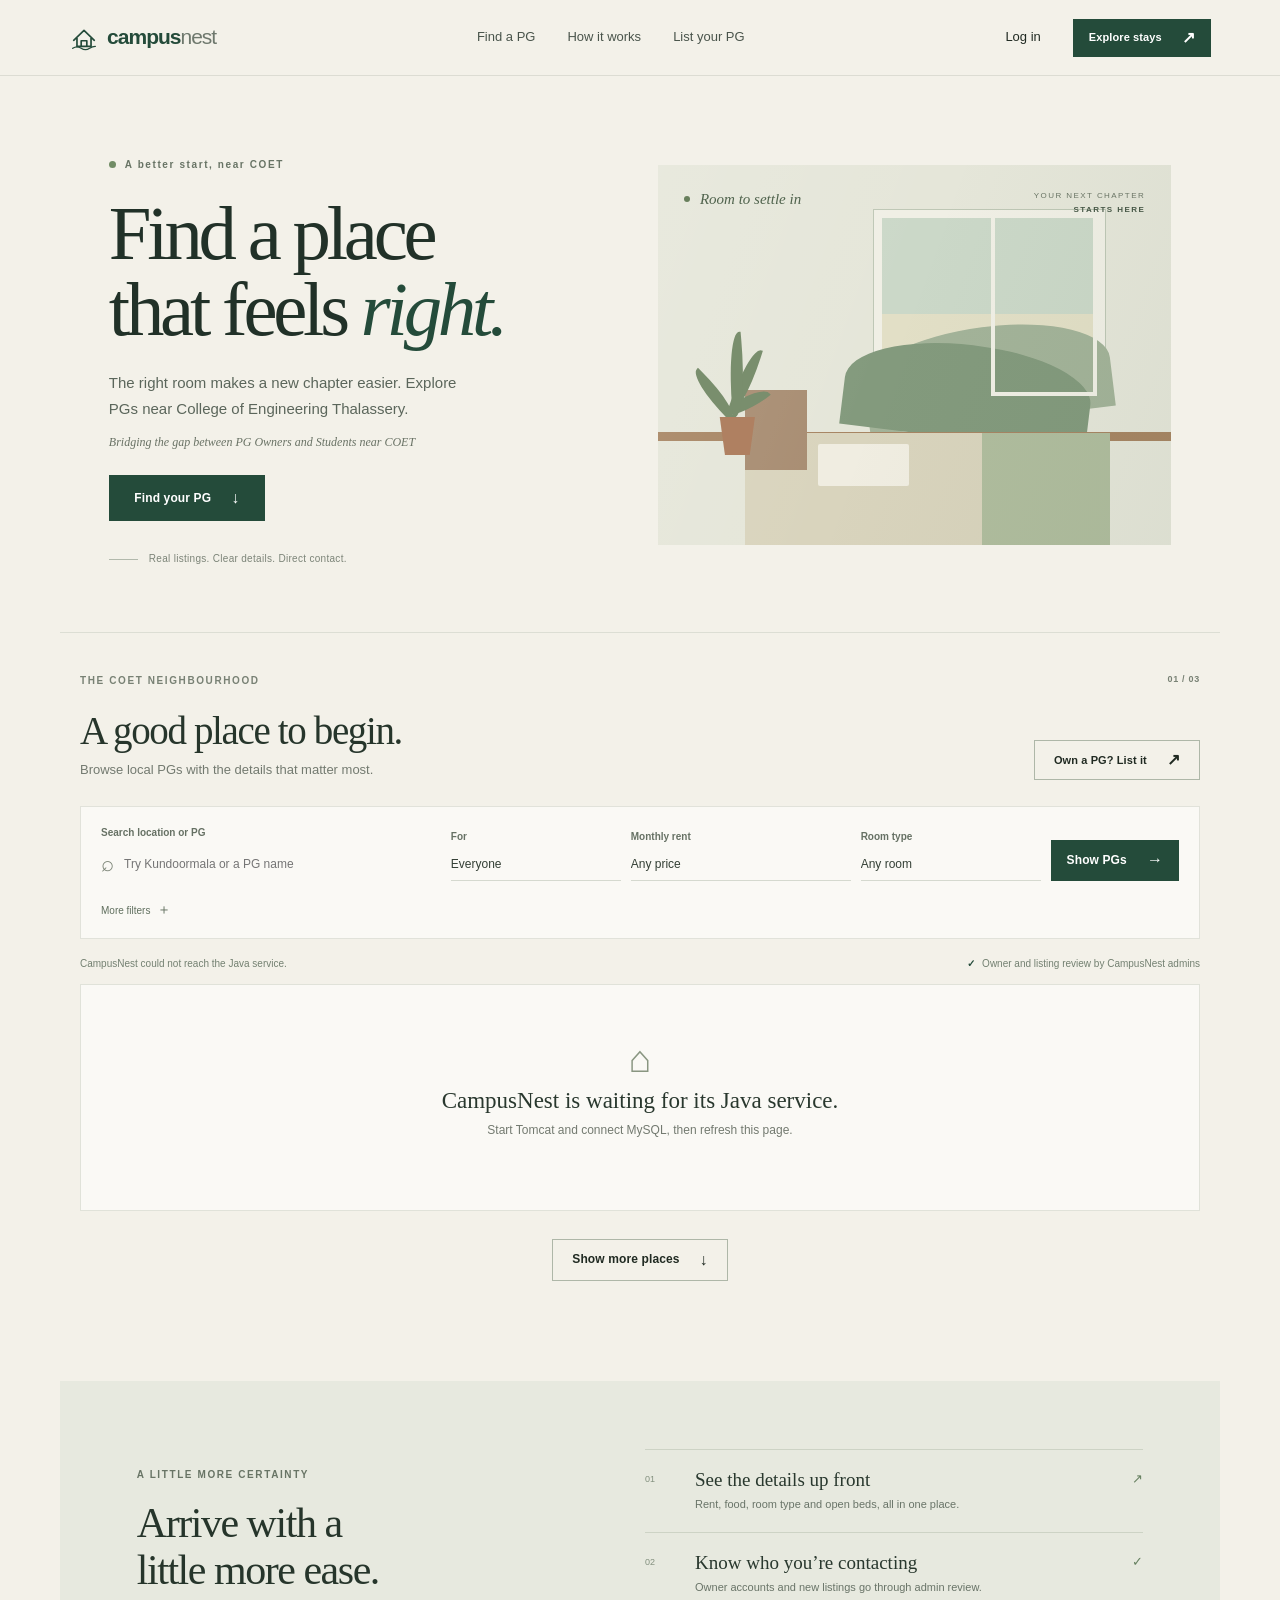
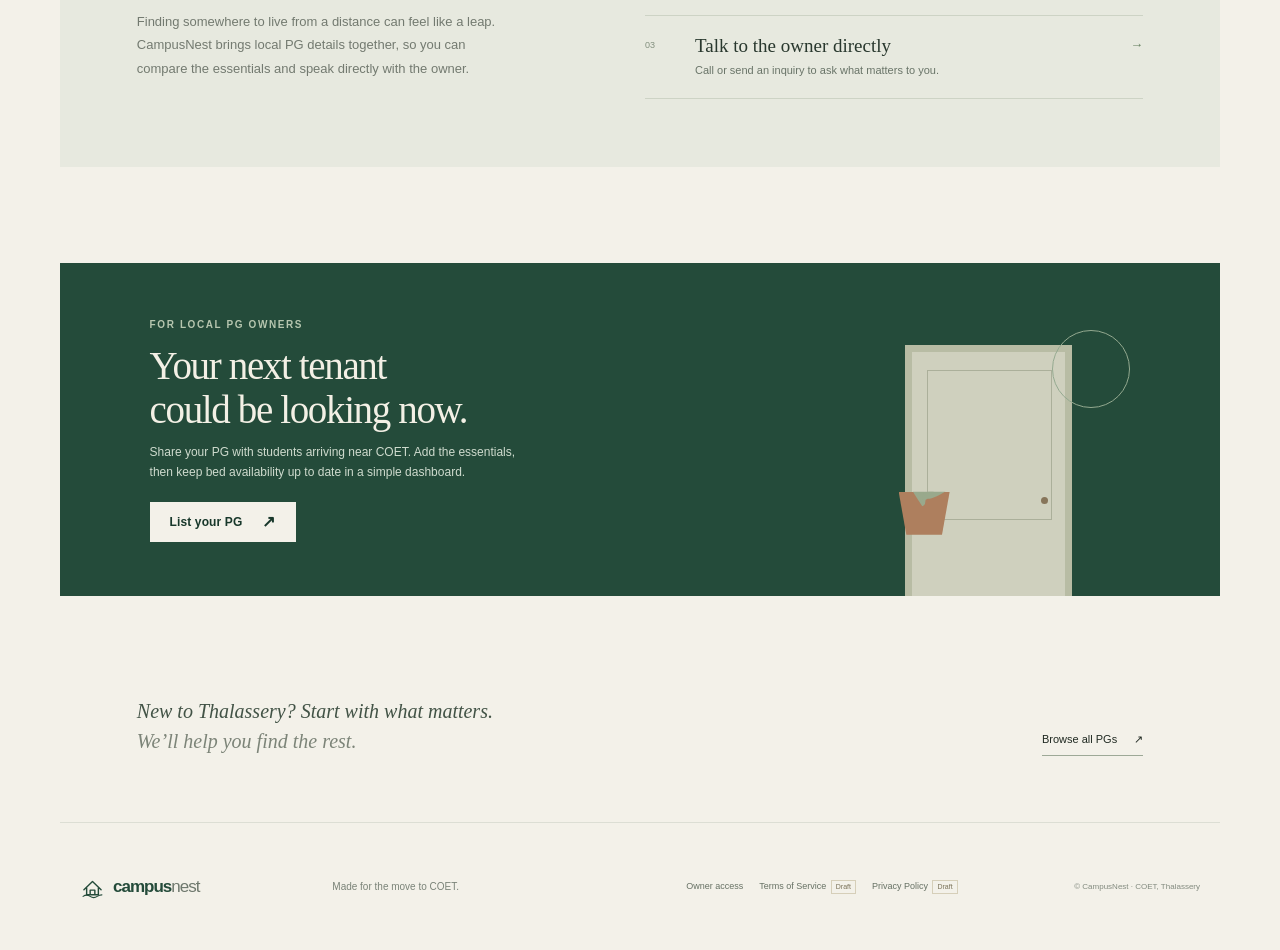
==== index.html @ 3792e854 "Initial CampusNest Java MVP" ====
<!doctype html>
<html lang="en">
<head>
<meta charset="utf-8"><meta name="viewport" content="width=device-width,initial-scale=1"><meta name="theme-color" content="#f3f1e9">
<title>CampusNest — Find your place near COET</title><meta name="description" content="Find verified PG accommodation near College of Engineering Thalassery.">
<link rel="stylesheet" href="styles.css">
</head>
<body>
<header class="topbar"><a class="brand" href="#home" aria-label="CampusNest home"><span class="brand-mark" aria-hidden="true"><svg viewBox="0 0 32 32" fill="none"><path d="M5 19.5 16 9l11 10.5M8.5 17v9h15v-9M13 26v-6h6v6" stroke="currentColor" stroke-width="1.8" stroke-linecap="round" stroke-linejoin="round"/><path d="M4 28c3-2 6-2 9 0s6 2 9 0 4-2 6-2" stroke="currentColor" stroke-width="1.5" stroke-linecap="round"/></svg></span><span>campus<span class="brand-light">nest</span></span></a><nav class="desktop-nav" aria-label="Main navigation"><a href="#homes">Find a PG</a><a href="#how">How it works</a><button class="text-button" data-view="owner">List your PG</button></nav><div class="nav-actions"><button class="text-button login-link" onclick="auth('login')">Log in</button><a class="button button-dark nav-cta" href="#homes">Explore stays <span aria-hidden="true">↗</span></a><button class="menu-toggle" aria-label="Open navigation" aria-expanded="false"><span></span><span></span></button></div></header>
<main id="home">
<section class="hero"><div class="hero-copy"><p class="eyebrow"><span class="status-dot"></span> A better start, near COET</p><h1>Find a place<br>that feels <em>right.</em></h1><p class="hero-lede">The right room makes a new chapter easier. Explore PGs near College of Engineering Thalassery.</p><p class="tagline">Bridging the gap between PG Owners and Students near COET</p><a class="button button-dark hero-cta" href="#homes">Find your PG <span aria-hidden="true">↓</span></a><div class="hero-note"><span class="note-line"></span><span>Real listings. Clear details. Direct contact.</span></div></div><div class="hero-art" aria-label="Illustration of a calm student room"><div class="art-label">YOUR NEXT CHAPTER<br><span>STARTS HERE</span></div><div class="room-window"><div class="window-sky"></div><div class="window-hill hill-one"></div><div class="window-hill hill-two"></div><div class="window-frame"></div></div><div class="room-shelf"></div><div class="room-plant"><i></i><i></i><i></i><i></i><b></b></div><div class="room-bed"><div class="bed-head"></div><div class="bed-pillow"></div><div class="bed-throw"></div></div><div class="art-caption"><span class="caption-dot"></span> Room to settle in</div></div></section>
<section class="search-wrap" id="homes"><div class="section-kicker">THE COET NEIGHBOURHOOD <span>01 / 03</span></div><div class="search-heading"><div><h2>A good place to begin.</h2><p>Browse local PGs with the details that matter most.</p></div><button class="button button-outline owner-shortcut" data-view="owner">Own a PG? List it <span>↗</span></button></div><div class="search-panel"><div class="search-input-wrap"><label for="search-input">Search location or PG</label><div class="search-field"><span class="search-icon" aria-hidden="true">⌕</span><input id="search-input" type="search" placeholder="Try Kundoormala or a PG name"></div></div><div class="filter-field"><label for="gender-filter">For</label><select id="gender-filter"><option value="all">Everyone</option><option value="Boys">Boys</option><option value="Girls">Girls</option></select></div><div class="filter-field"><label for="rent-filter">Monthly rent</label><select id="rent-filter"><option value="any">Any price</option><option value="4000">Under ₹4,000</option><option value="6000">Under ₹6,000</option></select></div><div class="filter-field"><label for="room-filter">Room type</label><select id="room-filter"><option value="all">Any room</option><option value="Shared">Shared</option><option value="Single">Single</option></select></div><button class="button button-dark search-button" id="search-button">Show PGs <span>→</span></button><button class="advanced-toggle" id="advanced-toggle" aria-expanded="false">More filters <span>＋</span></button><div class="advanced-filters" id="advanced-filters" hidden><label class="check-filter"><input type="checkbox" id="food-filter"> Food available</label><div class="filter-field distance-field"><label for="distance-filter">Distance from COET</label><select id="distance-filter"><option value="any">Any distance</option><option value="2">Within 2 km</option><option value="4">Within 4 km</option></select></div><div class="filter-field sort-field"><label for="sort-filter">Sort by</label><select id="sort-filter"><option value="recommended">Recommended</option><option value="rent-asc">Rent: low to high</option><option value="distance">Nearest first</option></select></div></div></div><div class="results-bar"><p id="result-count" aria-live="polite">12 places to explore</p><p><span class="verified-mark">✓</span> Owner and listing review by CampusNest admins</p></div><div class="listing-grid" id="listing-grid"></div><div class="empty-state" id="empty-state" hidden><span class="empty-symbol">⌂</span><h3>No places match just yet.</h3><p>Try widening your filters or searching a nearby area.</p><button class="button button-outline" id="clear-filters">Clear filters</button></div><div class="load-more-wrap"><button class="button button-outline" id="load-more">Show more places <span>↓</span></button></div></section>
<section class="reassurance" id="how"><div class="reassurance-copy"><p class="eyebrow">A LITTLE MORE CERTAINTY</p><h2>Arrive with a<br>little more ease.</h2><p>Finding somewhere to live from a distance can feel like a leap. CampusNest brings local PG details together, so you can compare the essentials and speak directly with the owner.</p></div><div class="reassurance-list"><article><span class="list-num">01</span><div><h3>See the details up front</h3><p>Rent, food, room type and open beds, all in one place.</p></div><span class="list-icon" aria-hidden="true">↗</span></article><article><span class="list-num">02</span><div><h3>Know who you’re contacting</h3><p>Owner accounts and new listings go through admin review.</p></div><span class="list-icon" aria-hidden="true">✓</span></article><article><span class="list-num">03</span><div><h3>Talk to the owner directly</h3><p>Call or send an inquiry to ask what matters to you.</p></div><span class="list-icon" aria-hidden="true">→</span></article></div></section>
<section class="owner-banner"><div><p class="eyebrow">FOR LOCAL PG OWNERS</p><h2>Your next tenant<br>could be looking now.</h2><p>Share your PG with students arriving near COET. Add the essentials, then keep bed availability up to date in a simple dashboard.</p><button class="button button-light" data-view="owner">List your PG <span>↗</span></button></div><div class="owner-illustration" aria-hidden="true"><div class="door"><div class="door-knob"></div></div><div class="plant-pot"><i></i><i></i><i></i><b></b></div><div class="little-sun"></div></div></section>
<section class="closing-note"><p>New to Thalassery? Start with what matters.<br><span>We’ll help you find the rest.</span></p><a href="#homes" class="closing-link">Browse all PGs <span>↗</span></a></section>
</main>
<footer class="footer"><a class="brand footer-brand" href="#home"><span class="brand-mark" aria-hidden="true"><svg viewBox="0 0 32 32" fill="none"><path d="M5 19.5 16 9l11 10.5M8.5 17v9h15v-9M13 26v-6h6v6" stroke="currentColor" stroke-width="1.8" stroke-linecap="round" stroke-linejoin="round"/><path d="M4 28c3-2 6-2 9 0s6 2 9 0 4-2 6-2" stroke="currentColor" stroke-width="1.5" stroke-linecap="round"/></svg></span><span>campus<span class="brand-light">nest</span></span></a><p>Made for the move to COET.</p><div class="footer-links"><button data-view="owner">Owner access</button><a href="#terms" data-legal="terms">Terms of Service <small>Draft</small></a><a href="#privacy" data-legal="privacy">Privacy Policy <small>Draft</small></a></div><small class="copyright">© CampusNest · COET, Thalassery</small></footer>
<div class="overlay" id="overlay" hidden><section class="dialog" role="dialog" aria-modal="true" aria-labelledby="dialog-title"><button class="dialog-close" aria-label="Close dialog">×</button><div class="dialog-content" id="dialog-content"></div></section></div><div class="toast" id="toast" role="status" aria-live="polite"></div>
<script src="app.js?v=20261017-5"></script>
</body></html>
---- styles.css ----
:root{--paper:#f3f1e9;--surface:#faf9f5;--ink:#202a22;--muted:#687166;--line:#dcded4;--green:#244b3a;--green-deep:#18382b;--sage:#dce5d5;--serif:Georgia,'Times New Roman',serif;--sans:'Aptos','Segoe UI',Arial,sans-serif;--measure:1160px}*{box-sizing:border-box}html{scroll-behavior:smooth;scroll-padding-top:86px}body{margin:0;background:var(--paper);color:var(--ink);font-family:var(--sans);font-size:15px;line-height:1.55}button,input,select,textarea{font:inherit}button,a,select{touch-action:manipulation}a{color:inherit;text-decoration:none}button{color:inherit;cursor:pointer}button:focus-visible,a:focus-visible,input:focus-visible,select:focus-visible,textarea:focus-visible{outline:3px solid #b57432;outline-offset:3px}.topbar{height:76px;max-width:1340px;padding:0 5.4%;margin:auto;display:flex;align-items:center;justify-content:space-between;border-bottom:1px solid rgba(53,70,55,.12)}.brand{display:inline-flex;align-items:center;gap:8px;font-size:21px;letter-spacing:-1px;font-weight:680;color:var(--green)}.brand-light{font-weight:400;color:#6e786d}.brand-mark{width:30px;height:30px;display:inline-flex}.brand-mark svg{width:100%}.desktop-nav,.nav-actions{display:flex;align-items:center;gap:32px}.desktop-nav{font-size:13px;color:#49544b}.desktop-nav a:hover,.footer-links a:hover{color:var(--green)}.text-button{border:0;background:none;padding:8px 0;font-size:13px}.text-button:hover{color:var(--green)}.button{display:inline-flex;align-items:center;justify-content:center;gap:20px;min-height:46px;padding:0 19px;border:1px solid transparent;font-size:12px;font-weight:600;letter-spacing:.01em;transition:background .18s,color .18s,border-color .18s}.button span{font-size:16px;line-height:1}.button-dark{background:var(--green);color:#fff}.button-dark:hover{background:var(--green-deep)}.button-outline{background:transparent;border-color:#aeb7a8;color:var(--ink)}.button-outline:hover{background:#e7e9df}.button-light{background:#f3f1e9;color:var(--green-deep)}.button-light:hover{background:#fff}.nav-cta{min-height:38px;font-size:11px;padding:0 15px}.menu-toggle{display:none;background:none;border:0;padding:8px}.menu-toggle span{width:21px;height:1px;background:var(--ink);display:block;margin:5px}.hero{max-width:1340px;min-height:556px;margin:auto;padding:64px 8.5% 62px;display:grid;grid-template-columns:1fr 1.08fr;align-items:center;gap:7%}.hero-copy{padding:14px 0 0}.eyebrow,.section-kicker{font-size:10px;letter-spacing:.16em;font-weight:700;color:#687465}.hero .eyebrow{display:flex;align-items:center;gap:9px;margin:0 0 23px}.status-dot{width:7px;height:7px;border-radius:50%;background:#718c65}.hero h1{font:400 clamp(53px,6vw,77px)/.99 var(--serif);letter-spacing:-.055em;margin:0;color:#213128}.hero h1 em{font-weight:400;color:var(--green)}.hero-lede{max-width:370px;margin:22px 0 12px;color:#5b665b;font-size:15px;line-height:1.72}.tagline{font:italic 12px/1.5 var(--serif);color:#697265;margin:0 0 24px}.hero-cta{min-width:156px}.hero-note{display:flex;align-items:center;gap:11px;margin-top:30px;color:#7c8478;font-size:10px;letter-spacing:.03em}.note-line{height:1px;width:29px;background:#b2b9ac}.hero-art{height:380px;position:relative;overflow:hidden;background:#e5e6d9}.hero-art:after{content:"";position:absolute;inset:0;background:linear-gradient(110deg,rgba(255,255,255,.12),transparent 45%,rgba(50,77,52,.05));pointer-events:none}.art-label{position:absolute;z-index:2;right:26px;top:24px;font-size:8px;letter-spacing:.18em;color:#6a7565;text-align:right;line-height:1.7}.art-label span{font-weight:700;color:#465746}.room-window{position:absolute;right:13%;top:45px;width:45%;height:194px;border:8px solid #f0efe5;background:#ccd9c6;box-shadow:0 0 0 1px #bec7b5}.window-sky{position:absolute;inset:0;background:linear-gradient(#cbd8c8 0 54%,#e2dfc6 54%)}.window-hill{position:absolute;bottom:0;height:53%;width:115%;left:-8%;border-radius:50% 48% 0 0}.hill-one{background:#a3b399;transform:translateY(25px) rotate(-7deg)}.hill-two{background:#839a7d;transform:translate(-20px,43px) rotate(7deg)}.window-frame{position:absolute;inset:0;border-right:4px solid #f0efe5;border-bottom:4px solid #f0efe5;left:51%}.window-frame:after{content:"";position:absolute;height:100%;width:4px;background:#f0efe5;left:0}.room-shelf{position:absolute;left:0;top:267px;height:9px;width:100%;background:#a78563}.room-shelf:before{content:"";position:absolute;left:20%;top:-34px;width:8px;height:34px;background:#b18d68;box-shadow:26px 6px 0 -1px #b18d68}.room-bed{position:absolute;left:17%;bottom:0;width:71%;height:112px;background:#d9d4bd}.bed-head{position:absolute;left:0;bottom:75px;width:17%;height:80px;background:#a88d72}.bed-pillow{position:absolute;left:20%;top:11px;width:25%;height:42px;background:#f0ede1;border-radius:2px}.bed-throw{position:absolute;right:0;top:0;height:100%;width:35%;background:#b0bd9e}.room-plant{position:absolute;z-index:1;bottom:90px;left:9%;width:56px;height:120px}.room-plant i{position:absolute;bottom:38px;left:25px;height:62px;width:15px;background:#798e6d;border-radius:90% 0 90% 0;transform-origin:bottom;transform:rotate(-45deg)}.room-plant i:nth-child(2){transform:rotate(18deg);height:72px;left:22px}.room-plant i:nth-child(3){transform:rotate(54deg);height:48px;left:16px}.room-plant i:nth-child(4){transform:rotate(-5deg);height:85px;left:29px}.room-plant b{position:absolute;bottom:0;left:13px;width:40px;height:38px;background:#af8061;clip-path:polygon(6% 0,94% 0,81% 100%,19% 100%)}.art-caption{position:absolute;z-index:2;left:26px;top:26px;font:italic 15px var(--serif);color:#50634d}.caption-dot{display:inline-block;width:6px;height:6px;border-radius:50%;background:#687f5c;margin:0 6px 2px 0}.search-wrap{max-width:1160px;margin:auto;padding:40px 20px 100px;border-top:1px solid var(--line)}.section-kicker{display:flex;justify-content:space-between;color:#788174}.section-kicker span{font-size:9px;letter-spacing:.08em}.search-heading{display:flex;justify-content:space-between;align-items:flex-end;margin:20px 0 26px}.search-heading h2,.reassurance h2,.owner-banner h2{font:400 39px/1.12 var(--serif);letter-spacing:-.035em;margin:0 0 8px;color:#26352b}.search-heading p,.reassurance-copy>p:last-child,.owner-banner>div:first-child>p:not(.eyebrow){font-size:13px;color:#737a70;margin:0}.search-heading .button{font-size:11px;min-height:40px}.search-panel{position:relative;display:grid;grid-template-columns:1.7fr .85fr 1.1fr .9fr auto;align-items:end;gap:10px;background:#faf9f5;padding:18px 20px 17px;border:1px solid #e1e2da}.search-input-wrap label,.filter-field label{display:block;font-size:10px;color:#667164;font-weight:600;margin:0 0 6px}.search-field{display:flex;align-items:center;gap:8px}.search-icon{font-size:22px;color:#7b8476}.search-field input{border:0;background:none;width:100%;min-width:0;font-size:12px;color:var(--ink)}.search-field input:focus{outline:none}.filter-field select{appearance:none;background:transparent;border:0;border-bottom:1px solid #d5d9cf;color:#333f35;padding:5px 20px 6px 0;width:100%;font-size:12px}.search-button{min-height:41px;padding:0 15px}.advanced-toggle{grid-column:1/3;justify-self:start;border:0;background:none;color:#61705f;font-size:10px;padding:8px 0 0}.advanced-toggle span{font-size:14px;margin-left:4px}.advanced-filters{grid-column:1/-1;border-top:1px solid #e2e4dc;margin-top:10px;padding-top:15px;display:flex;gap:32px;align-items:center}.advanced-filters[hidden]{display:none}.check-filter{display:flex;align-items:center;gap:7px;color:#4c584d;font-size:12px}.check-filter input{accent-color:var(--green);width:15px;height:15px}.distance-field,.sort-field{min-width:170px}.results-bar{display:flex;justify-content:space-between;align-items:center;padding:17px 0 13px;color:#738071;font-size:10px}.results-bar p{margin:0}.verified-mark{font-weight:800;color:var(--green);padding-right:4px}.listing-grid{display:grid;grid-template-columns:repeat(3,1fr);gap:20px 17px}.listing-card{background:var(--surface);border:1px solid #e0e2d9;transition:border-color .2s}.listing-card:hover{border-color:#98a690}.listing-image{height:169px;position:relative;overflow:hidden;background:#dfe5d8}.listing-image .mock-scene{position:absolute;inset:0}.scene-a{background:linear-gradient(90deg,#d2d9ca 0 25%,#d8ddcf 25% 77%,#c6d1be 77%)}.scene-b{background:linear-gradient(0deg,#d9d5c6 0 28%,#e9e7dc 28% 100%)}.scene-c{background:linear-gradient(90deg,#e2dfd4 0 63%,#cad3c2 63%)}.mock-window{position:absolute;right:14%;top:16%;width:30%;height:48%;border:6px solid #f4f1e8;background:linear-gradient(#c7d8d1 50%,#9aaa8b 50%)}.mock-bed{position:absolute;bottom:0;left:16%;height:38%;width:70%;background:#c9c2ab}.mock-bed:before{content:"";position:absolute;left:0;bottom:0;width:18%;height:100%;background:#a58a6a}.mock-bed:after{content:"";position:absolute;right:0;top:0;width:33%;height:100%;background:#9ead8e}.mock-plant{position:absolute;left:9%;bottom:13%;height:54px;width:18px;border-radius:80% 0;background:#728a69;transform:rotate(-25deg)}.mock-plant:after{content:"";position:absolute;top:22px;left:5px;width:22px;height:29px;background:#b27e5f;clip-path:polygon(0 0,100% 0,82% 100%,18% 100%)}.listing-image .scene-b .mock-window{left:13%;right:auto;width:27%;height:61%}.scene-b .mock-bed{left:38%;width:53%;height:36%}.scene-c .mock-window{right:13%;top:11%;height:46%;width:31%}.scene-c .mock-bed{left:10%;width:59%;background:#c0c8b4}.photo-label{position:absolute;bottom:10px;left:12px;background:rgba(250,249,245,.9);padding:4px 8px;font-size:9px;color:#586454;letter-spacing:.03em}.save-button{position:absolute;right:10px;top:10px;width:30px;height:30px;border:0;background:rgba(250,249,245,.92);font-size:16px;color:#536050}.save-button[aria-pressed=true]{color:#a64f40}.card-info{padding:14px 15px 13px}.card-topline{display:flex;align-items:center;justify-content:space-between;gap:8px}.card-topline h3{margin:0;font:400 19px/1.2 var(--serif);color:#26352b}.gender-tag{font-size:8px;letter-spacing:.08em;text-transform:uppercase;background:#e6ebdf;color:#51634f;padding:4px 7px;white-space:nowrap}.card-address{font-size:10px;color:#7b8278;margin:6px 0 11px}.card-meta{display:flex;flex-wrap:wrap;gap:6px 11px;border-top:1px solid #e5e6df;padding-top:10px;color:#5d685e;font-size:9px}.card-meta span{display:flex;align-items:center;gap:4px}.card-bottom{display:flex;align-items:center;justify-content:space-between;margin-top:12px}.rent{font-size:17px;font-weight:650;color:#273a2e;letter-spacing:-.02em}.rent small{font-weight:400;color:#788174;font-size:9px;letter-spacing:0}.vacancy{font-size:9px;color:#5e6f5a}.vacancy.sold-out{color:#9b5546}.card-open{font-size:10px;color:#355841;border:0;background:none;padding:7px 0 7px 7px}.card-open:hover{text-decoration:underline}.load-more-wrap{text-align:center;padding-top:28px}.load-more-wrap .button{min-height:42px}.empty-state{text-align:center;padding:52px 16px;background:#faf9f5;border:1px solid #e0e2d9}.empty-symbol{font:38px var(--serif);color:#899681}.empty-state h3{font:23px var(--serif);margin:7px 0;color:#29382e}.empty-state p{font-size:12px;color:#737a70;margin:0 0 18px}
.reassurance{max-width:1160px;margin:0 auto 96px;padding:68px 6%;background:#e7e9df;display:grid;grid-template-columns:.9fr 1.1fr;gap:10%;align-items:center}.reassurance-copy .eyebrow{margin:0 0 17px}.reassurance h2{font-size:42px;margin-bottom:16px}.reassurance-copy>p:last-child{max-width:360px;line-height:1.8}.reassurance-list article{display:grid;grid-template-columns:36px 1fr 25px;gap:14px;align-items:start;padding:19px 0;border-bottom:1px solid #cdd3c5}.reassurance-list article:first-child{border-top:1px solid #cdd3c5}.list-num{font-size:9px;color:#83907e;padding-top:4px}.reassurance-list h3{font:400 19px var(--serif);margin:0;color:#29382e}.reassurance-list p{font-size:11px;color:#697468;margin:5px 0 0}.list-icon{font-size:13px;color:#668060;text-align:right}.owner-banner{max-width:1160px;min-height:300px;background:#244b3a;color:#f5f2e8;margin:0 auto 100px;padding:54px 7%;display:grid;grid-template-columns:1fr .75fr;align-items:center;overflow:hidden;position:relative}.owner-banner .eyebrow{color:#b6c6af;margin:0 0 12px}.owner-banner h2{color:#f3f0e5;font-size:39px;margin-bottom:10px}.owner-banner>div:first-child>p:not(.eyebrow){color:#cfdbce;max-width:390px;line-height:1.7;margin-bottom:20px;font-size:12px}.owner-banner .button{min-height:40px}.owner-illustration{height:210px;position:relative;opacity:.93}.door{position:absolute;right:14%;bottom:-70px;width:167px;height:260px;background:#dddbc9;border:7px solid #c4c5ad;border-bottom:0}.door:before{content:"";position:absolute;left:15px;top:18px;width:123px;height:148px;border:1px solid #b6b7a2}.door-knob{position:absolute;right:17px;top:145px;width:7px;height:7px;border-radius:50%;background:#8f795d}.little-sun{position:absolute;right:0;top:5px;width:78px;height:78px;border:1px solid #9db197;border-radius:50%}.plant-pot{position:absolute;z-index:2;right:43%;bottom:0;width:51px;height:43px;background:#b98361;clip-path:polygon(0 0,100% 0,85% 100%,15% 100%)}.plant-pot i{position:absolute;bottom:33px;left:22px;width:16px;height:76px;background:#a2b193;border-radius:90% 0 90% 0;transform:rotate(-33deg);transform-origin:bottom}.plant-pot i:nth-child(2){transform:rotate(19deg);height:90px}.plant-pot i:nth-child(3){transform:rotate(45deg);height:67px}.closing-note{max-width:1160px;margin:0 auto 66px;padding:0 6%;display:flex;align-items:flex-end;justify-content:space-between}.closing-note p{font:italic 20px/1.5 var(--serif);margin:0;color:#425346}.closing-note p span{color:#7c8478}.closing-link{font-size:11px;border-bottom:1px solid #9da997;padding-bottom:7px}.closing-link span{padding-left:14px}.footer{min-height:128px;border-top:1px solid var(--line);max-width:1160px;margin:auto;padding:26px 20px;display:grid;grid-template-columns:1fr 1fr 2fr auto;align-items:center;gap:15px}.footer-brand{font-size:17px}.footer-brand .brand-mark{width:25px}.footer>p{font-size:10px;color:#7a8378}.footer-links{display:flex;align-items:center;gap:16px;justify-content:center}.footer-links a,.footer-links button{font-size:9px;color:#667164;background:none;border:0;padding:4px 0}.footer-links small{display:inline-block;color:#7a7259;border:1px solid #d6cfb9;padding:1px 4px;font-size:7px;margin-left:2px}.copyright{font-size:8px;color:#828a7f}
.overlay[hidden]{display:none}.overlay{position:fixed;z-index:10;inset:0;background:rgba(20,31,23,.55);display:flex;align-items:center;justify-content:center;padding:20px}.dialog{position:relative;max-width:720px;width:100%;max-height:min(90vh,820px);overflow:auto;background:#f8f7f1;box-shadow:0 20px 60px rgba(17,29,20,.22)}.dialog-close{position:absolute;right:12px;top:10px;z-index:3;border:0;background:rgba(248,247,241,.9);font-size:25px;width:35px;height:35px;color:#344338}.dialog-content{padding:28px}.detail-gallery{height:260px;position:relative;background:#e0e4d8;margin:-28px -28px 23px;overflow:hidden}.detail-gallery .mock-scene{position:absolute;inset:0;transform:scale(1.1)}.detail-heading{display:flex;justify-content:space-between;gap:18px;align-items:start}.detail-heading h2,.form-title{font:400 31px/1.13 var(--serif);margin:0;color:#25362b}.detail-heading .rent{white-space:nowrap}.detail-address{font-size:12px;color:#727c70;margin:8px 0 17px}.detail-meta{display:flex;flex-wrap:wrap;gap:10px 20px;border-top:1px solid var(--line);border-bottom:1px solid var(--line);padding:14px 0;font-size:11px;color:#566453}.detail-description{font-size:12px;color:#616c61;line-height:1.8}.amenity-list{display:flex;flex-wrap:wrap;gap:7px;margin:13px 0 21px}.amenity-list span{border:1px solid #d7dbd0;padding:5px 8px;font-size:9px;color:#657062}.detail-actions{display:flex;gap:9px;flex-wrap:wrap}.detail-actions .button{flex:1;min-width:140px}.dialog-note{font-size:10px;color:#798174;margin:14px 0 0}.form-title{font-size:29px;margin:7px 0 5px}.form-intro{font-size:12px;color:#71796f;margin:0 0 22px;max-width:510px}.form-kicker{font-size:9px;letter-spacing:.15em;font-weight:700;color:#697767;margin:0}.form-grid{display:grid;grid-template-columns:1fr 1fr;gap:13px}.form-field{display:flex;flex-direction:column;gap:5px}.form-field.full{grid-column:1/-1}.form-field label{font-size:10px;color:#566354;font-weight:600}.form-field input,.form-field select,.form-field textarea{border:1px solid #d6dbd0;background:#fbfaf6;min-height:41px;padding:9px 10px;font-size:12px;color:#29382e}.form-field textarea{min-height:76px;resize:vertical}.form-actions{margin-top:18px;display:flex;align-items:center;gap:14px}.form-message{font-size:10px;color:#9b5844;margin:7px 0 0}.form-hint{font-size:9px;color:#7b8278;margin:0}.auth-tabs{display:flex;gap:18px;border-bottom:1px solid var(--line);margin-bottom:20px}.auth-tabs button{border:0;background:none;font-size:11px;padding:0 0 9px;color:#717a70}.auth-tabs button[aria-selected=true]{border-bottom:2px solid var(--green);color:var(--green);font-weight:650}.dashboard-top{display:flex;justify-content:space-between;align-items:center;gap:16px;margin-bottom:17px}.dashboard-top h2{font:400 29px var(--serif);margin:0}.dashboard-top p{font-size:10px;color:#737c70;margin:3px 0}.dashboard-tools{display:flex;gap:8px;flex-wrap:wrap}.dashboard-tabs{display:flex;gap:4px;border-bottom:1px solid var(--line);margin-bottom:18px}.dashboard-tabs button{border:0;background:none;padding:9px 13px;font-size:10px;color:#747c72}.dashboard-tabs button[aria-selected=true]{color:var(--green);border-bottom:2px solid var(--green);font-weight:650}.dashboard-list{display:grid;gap:9px}.dashboard-row{display:grid;grid-template-columns:1fr auto auto;gap:15px;align-items:center;background:#f0f0e8;padding:13px}.dashboard-row h3{font:17px var(--serif);margin:0}.dashboard-row p{font-size:9px;color:#778074;margin:3px 0 0}.stepper{display:flex;align-items:center;border:1px solid #ccd3c7}.stepper button{border:0;background:#f9f8f2;width:30px;height:31px;font-size:16px}.stepper span{font-size:11px;min-width:32px;text-align:center}.row-actions button{border:0;background:none;color:var(--green);font-size:10px;padding:6px}.row-actions button:hover{text-decoration:underline}.inquiry-row,.admin-row{padding:13px 0;border-bottom:1px solid var(--line);display:flex;justify-content:space-between;gap:12px;align-items:center}.inquiry-row h3,.admin-row h3{font:17px var(--serif);margin:0}.inquiry-row p,.admin-row p{font-size:10px;color:#70796f;margin:4px 0}.status-label{font-size:8px;padding:4px 7px;background:#e5e9df;color:#52634e;white-space:nowrap}.admin-counts{display:grid;grid-template-columns:repeat(3,1fr);gap:10px;margin:15px 0 20px}.count-box{border:1px solid var(--line);padding:13px}.count-box b{display:block;font:25px var(--serif);color:#36513c}.count-box span{font-size:9px;color:#737c70}.admin-actions{display:flex;gap:6px;align-items:center}.admin-actions button{padding:6px 8px;border:1px solid #c8d0c3;background:transparent;font-size:9px}.admin-actions button:first-child{background:#244b3a;color:#fff;border-color:#244b3a}.legal-copy h2{font:29px var(--serif);margin:7px 0}.legal-copy p{font-size:12px;color:#616d61;line-height:1.8}.legal-copy h3{font:18px var(--serif);margin:18px 0 4px}.legal-draft{padding:10px;background:#eeebdf;color:#665b3d;font-size:10px;margin:16px 0}.toast{position:fixed;z-index:20;bottom:20px;left:50%;transform:translate(-50%,20px);background:#203d2e;color:#fff;padding:11px 16px;font-size:11px;opacity:0;pointer-events:none;transition:opacity .18s,transform .18s}.toast.show{opacity:1;transform:translate(-50%,0)}
@media(max-width:900px){.topbar{padding:0 4%}.hero{padding:50px 6%;grid-template-columns:.95fr 1.05fr;gap:5%;min-height:500px}.hero-art{height:330px}.hero h1{font-size:64px}.search-wrap{padding-left:5%;padding-right:5%}.search-panel{grid-template-columns:1.5fr 1fr 1fr auto}.filter-field:nth-of-type(4){display:none}.listing-grid{grid-template-columns:repeat(2,1fr)}.reassurance,.owner-banner{margin-left:4%;margin-right:4%}.footer{grid-template-columns:1fr 1fr}.footer-links{justify-content:flex-start;flex-wrap:wrap}.copyright{text-align:right}}
@media(max-width:620px){html{scroll-padding-top:62px}.topbar{height:62px;padding:0 18px}.brand{font-size:19px}.brand-mark{width:27px}.desktop-nav{display:none}.nav-actions{gap:13px}.nav-cta{display:none}.menu-toggle{display:block}.hero{display:flex;flex-direction:column;align-items:stretch;gap:27px;padding:37px 22px 36px;min-height:auto}.hero-copy{padding:0}.hero .eyebrow{font-size:9px;margin-bottom:19px}.hero h1{font-size:58px}.hero-lede{font-size:13px;max-width:320px;margin-top:16px}.tagline{font-size:11px;max-width:290px;margin-bottom:18px}.hero-note{margin-top:20px}.hero-art{height:250px;width:100%}.room-window{height:142px;top:35px;right:13%;width:44%;border-width:6px}.room-shelf{top:184px;height:7px}.room-bed{height:77px}.bed-head{height:60px;bottom:55px}.bed-pillow{height:28px}.room-plant{transform:scale(.75);transform-origin:bottom left;left:8%;bottom:62px}.art-caption{left:14px;top:15px;font-size:12px}.art-label{right:13px;top:14px;font-size:7px}.search-wrap{padding:34px 17px 66px}.section-kicker{font-size:8px}.search-heading{display:block;margin:16px 0 19px}.search-heading h2{font-size:33px}.search-heading p{font-size:11px;max-width:260px}.owner-shortcut{margin-top:12px;min-height:36px}.search-panel{grid-template-columns:1fr 1fr;gap:12px;padding:14px}.search-input-wrap{grid-column:1/-1}.filter-field:nth-of-type(4){display:block}.search-button{grid-column:1/-1;min-height:43px}.advanced-toggle{grid-column:1/-1;padding:2px 0 0}.advanced-filters{grid-column:1/-1;display:grid;grid-template-columns:1fr 1fr;gap:12px}.advanced-filters[hidden]{display:none}.distance-field,.sort-field{min-width:0}.check-filter{grid-column:1/-1}.results-bar{align-items:flex-start;font-size:9px;gap:10px;padding:14px 0 10px}.listing-grid{grid-template-columns:1fr;gap:12px}.listing-image{height:186px}.card-info{padding:13px 14px}.reassurance{margin:0 17px 62px;padding:36px 23px;display:block}.reassurance h2{font-size:37px}.reassurance-copy>p:last-child{font-size:12px}.reassurance-list{margin-top:24px}.reassurance-list article{grid-template-columns:26px 1fr 20px;gap:9px;padding:15px 0}.reassurance-list h3{font-size:17px}.reassurance-list p{font-size:10px}.owner-banner{margin:0 17px 65px;padding:35px 23px 0;display:block;min-height:400px}.owner-banner h2{font-size:35px}.owner-banner>div:first-child>p:not(.eyebrow){font-size:11px}.owner-illustration{height:165px;margin-top:15px}.door{right:13%;width:142px;height:211px;bottom:-60px}.door:before{width:98px}.plant-pot{right:46%}.closing-note{margin:0 17px 43px;padding:0;display:block}.closing-note p{font-size:18px}.closing-link{display:inline-block;margin-top:14px}.footer{margin:0 17px;grid-template-columns:1fr 1fr;padding:21px 0;gap:8px}.footer>p{font-size:9px;text-align:right}.footer-links{grid-column:1/-1;gap:12px}.copyright{text-align:left;grid-column:1/-1}.dialog{max-height:92vh}.dialog-content{padding:22px 18px}.detail-gallery{height:200px;margin:-22px -18px 18px}.detail-heading h2{font-size:25px}.detail-heading .rent{font-size:15px}.detail-meta{gap:9px 13px;font-size:9px}.form-title{font-size:26px}.form-grid{gap:10px}.form-field input,.form-field select{min-height:39px}.dashboard-top{align-items:flex-start}.dashboard-top h2{font-size:24px}.dashboard-row{grid-template-columns:1fr auto;gap:7px}.row-actions{grid-column:1/-1}.admin-counts{gap:5px}.count-box{padding:9px 7px}.count-box b{font-size:21px}.count-box span{font-size:8px}.admin-row{align-items:flex-start}.admin-actions{flex-direction:column}.auth-tabs{gap:10px}.auth-tabs button{font-size:10px}.dialog-close{right:8px;top:8px}}
@media(prefers-reduced-motion:reduce){*,*:before,*:after{scroll-behavior:auto!important;transition:none!important;animation:none!important}}
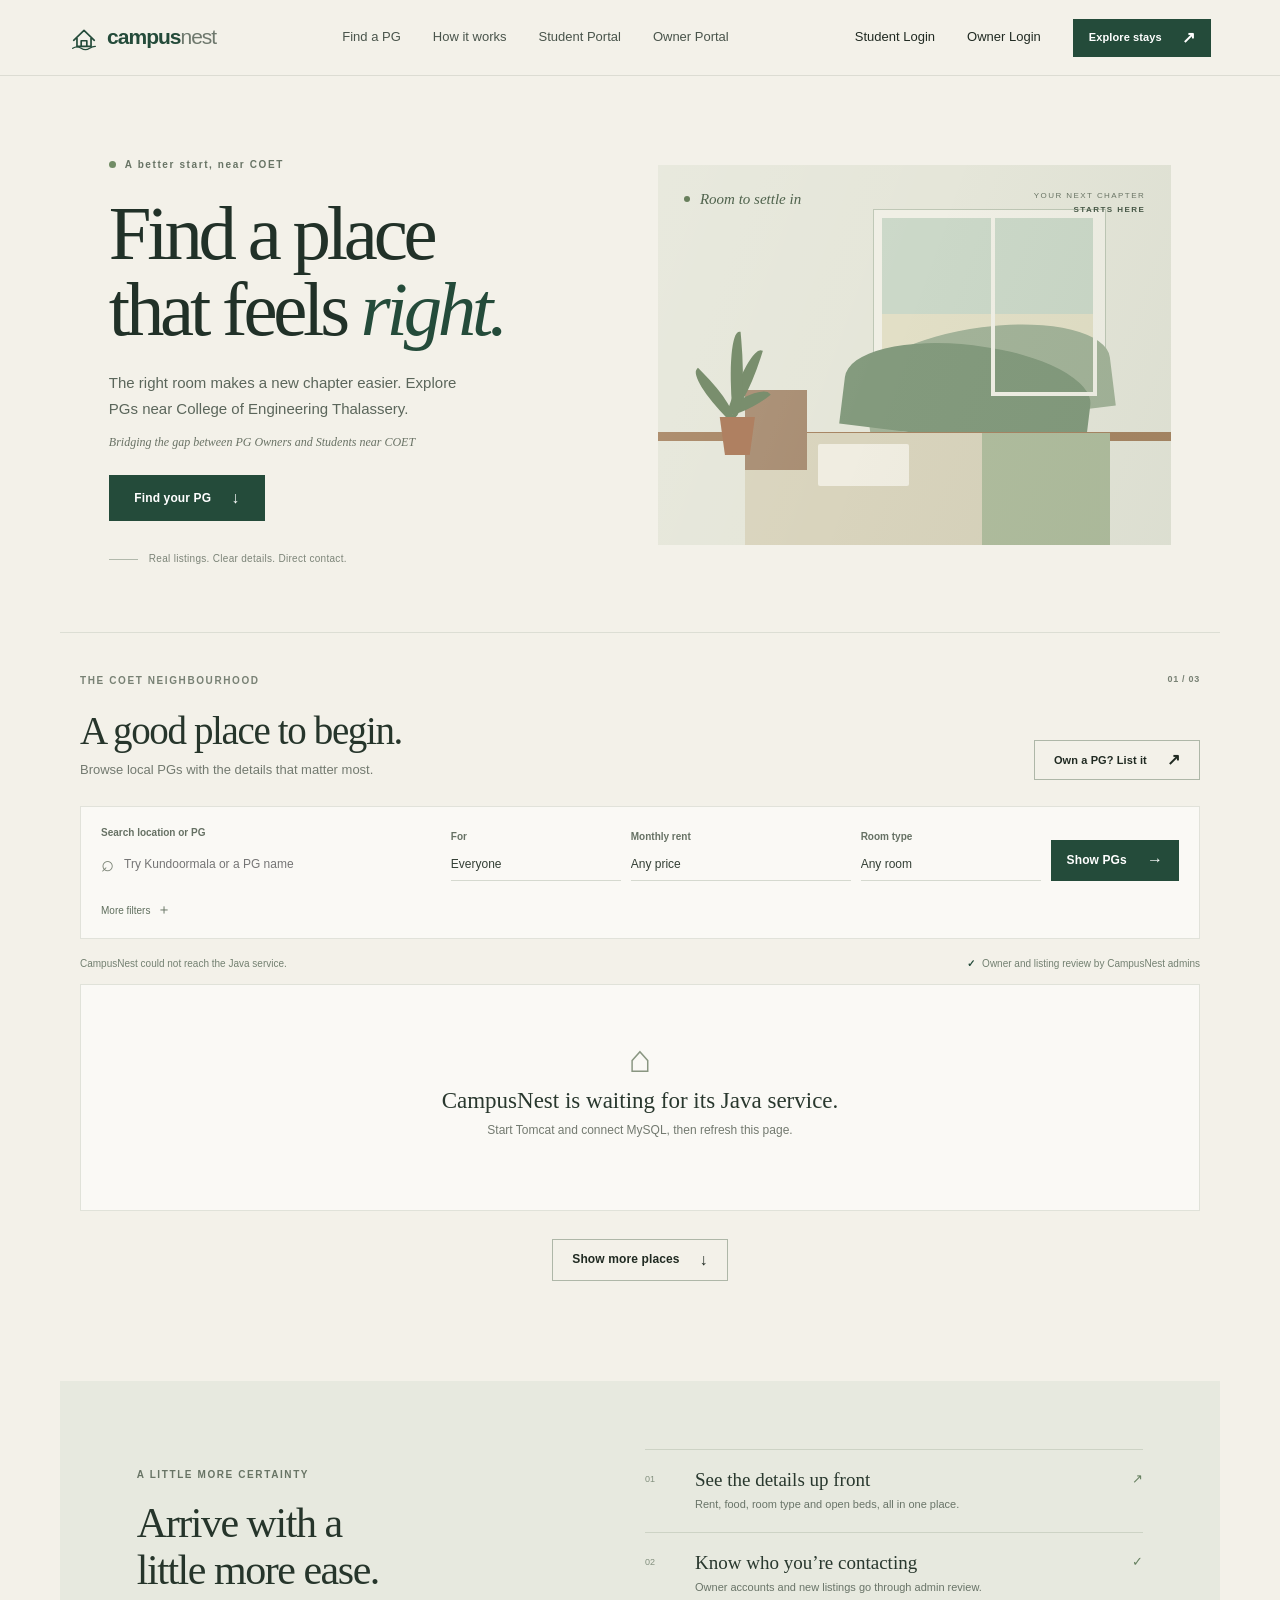
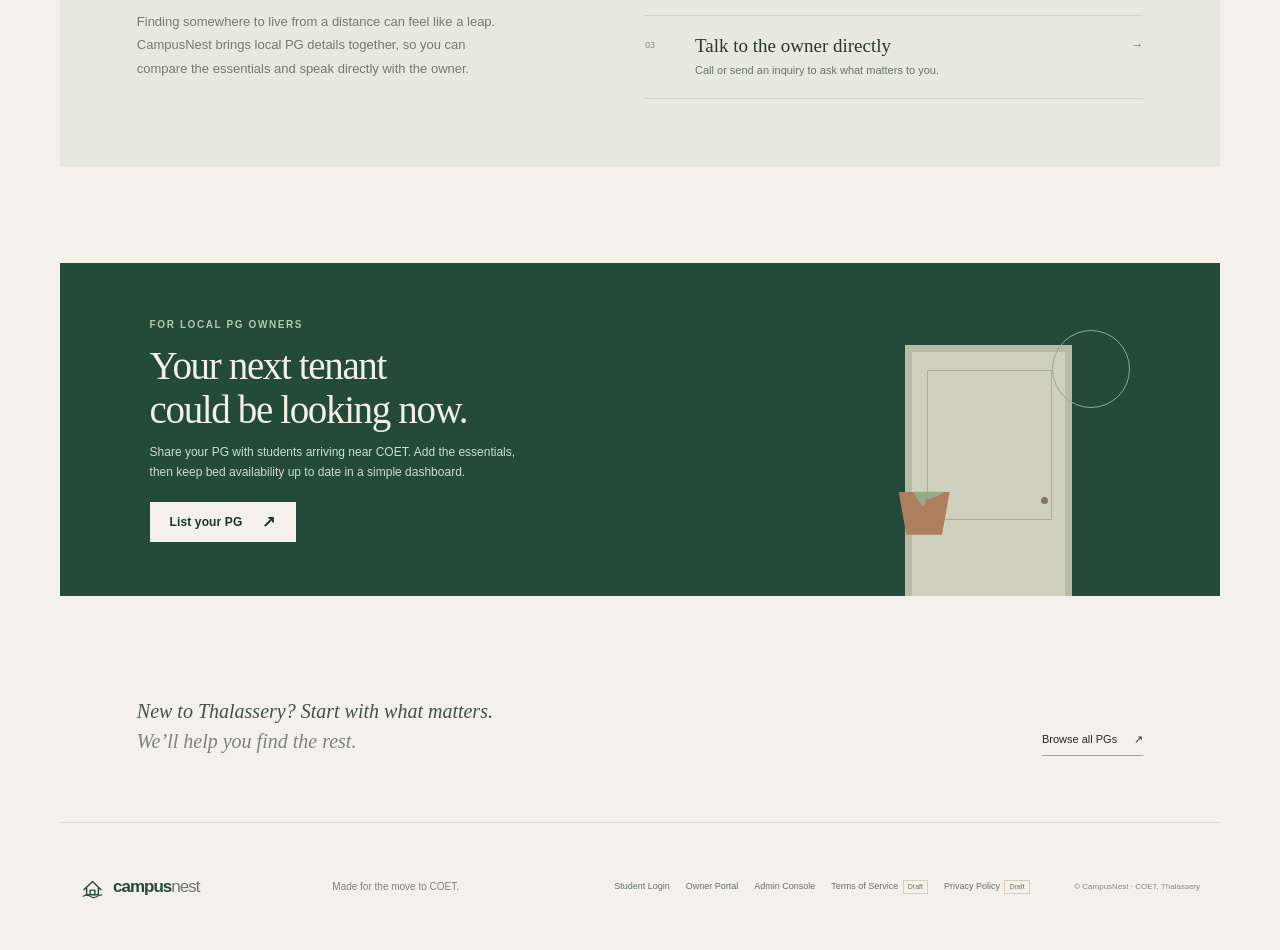
==== commit c4c29160: "Add separate Student, Owner, and Admin login pages, Supabase PostgreSQL backend integration, and loc" ====
--- a/index.html
+++ b/index.html
@@ -6,7 +6,7 @@
 <link rel="stylesheet" href="styles.css">
 </head>
 <body>
-<header class="topbar"><a class="brand" href="#home" aria-label="CampusNest home"><span class="brand-mark" aria-hidden="true"><svg viewBox="0 0 32 32" fill="none"><path d="M5 19.5 16 9l11 10.5M8.5 17v9h15v-9M13 26v-6h6v6" stroke="currentColor" stroke-width="1.8" stroke-linecap="round" stroke-linejoin="round"/><path d="M4 28c3-2 6-2 9 0s6 2 9 0 4-2 6-2" stroke="currentColor" stroke-width="1.5" stroke-linecap="round"/></svg></span><span>campus<span class="brand-light">nest</span></span></a><nav class="desktop-nav" aria-label="Main navigation"><a href="#homes">Find a PG</a><a href="#how">How it works</a><button class="text-button" data-view="owner">List your PG</button></nav><div class="nav-actions"><button class="text-button login-link" onclick="auth('login')">Log in</button><a class="button button-dark nav-cta" href="#homes">Explore stays <span aria-hidden="true">↗</span></a><button class="menu-toggle" aria-label="Open navigation" aria-expanded="false"><span></span><span></span></button></div></header>
+<header class="topbar"><a class="brand" href="#home" aria-label="CampusNest home"><span class="brand-mark" aria-hidden="true"><svg viewBox="0 0 32 32" fill="none"><path d="M5 19.5 16 9l11 10.5M8.5 17v9h15v-9M13 26v-6h6v6" stroke="currentColor" stroke-width="1.8" stroke-linecap="round" stroke-linejoin="round"/><path d="M4 28c3-2 6-2 9 0s6 2 9 0 4-2 6-2" stroke="currentColor" stroke-width="1.5" stroke-linecap="round"/></svg></span><span>campus<span class="brand-light">nest</span></span></a><nav class="desktop-nav" aria-label="Main navigation"><a href="#homes">Find a PG</a><a href="#how">How it works</a><a href="student-login.html">Student Portal</a><a href="owner-login.html">Owner Portal</a></nav><div class="nav-actions" id="nav-actions"><a class="text-button login-link" href="student-login.html">Student Login</a><a class="text-button" href="owner-login.html">Owner Login</a><a class="button button-dark nav-cta" href="#homes">Explore stays <span aria-hidden="true">↗</span></a><button class="menu-toggle" aria-label="Open navigation" aria-expanded="false"><span></span><span></span></button></div></header>
 <main id="home">
 <section class="hero"><div class="hero-copy"><p class="eyebrow"><span class="status-dot"></span> A better start, near COET</p><h1>Find a place<br>that feels <em>right.</em></h1><p class="hero-lede">The right room makes a new chapter easier. Explore PGs near College of Engineering Thalassery.</p><p class="tagline">Bridging the gap between PG Owners and Students near COET</p><a class="button button-dark hero-cta" href="#homes">Find your PG <span aria-hidden="true">↓</span></a><div class="hero-note"><span class="note-line"></span><span>Real listings. Clear details. Direct contact.</span></div></div><div class="hero-art" aria-label="Illustration of a calm student room"><div class="art-label">YOUR NEXT CHAPTER<br><span>STARTS HERE</span></div><div class="room-window"><div class="window-sky"></div><div class="window-hill hill-one"></div><div class="window-hill hill-two"></div><div class="window-frame"></div></div><div class="room-shelf"></div><div class="room-plant"><i></i><i></i><i></i><i></i><b></b></div><div class="room-bed"><div class="bed-head"></div><div class="bed-pillow"></div><div class="bed-throw"></div></div><div class="art-caption"><span class="caption-dot"></span> Room to settle in</div></div></section>
 <section class="search-wrap" id="homes"><div class="section-kicker">THE COET NEIGHBOURHOOD <span>01 / 03</span></div><div class="search-heading"><div><h2>A good place to begin.</h2><p>Browse local PGs with the details that matter most.</p></div><button class="button button-outline owner-shortcut" data-view="owner">Own a PG? List it <span>↗</span></button></div><div class="search-panel"><div class="search-input-wrap"><label for="search-input">Search location or PG</label><div class="search-field"><span class="search-icon" aria-hidden="true">⌕</span><input id="search-input" type="search" placeholder="Try Kundoormala or a PG name"></div></div><div class="filter-field"><label for="gender-filter">For</label><select id="gender-filter"><option value="all">Everyone</option><option value="Boys">Boys</option><option value="Girls">Girls</option></select></div><div class="filter-field"><label for="rent-filter">Monthly rent</label><select id="rent-filter"><option value="any">Any price</option><option value="4000">Under ₹4,000</option><option value="6000">Under ₹6,000</option></select></div><div class="filter-field"><label for="room-filter">Room type</label><select id="room-filter"><option value="all">Any room</option><option value="Shared">Shared</option><option value="Single">Single</option></select></div><button class="button button-dark search-button" id="search-button">Show PGs <span>→</span></button><button class="advanced-toggle" id="advanced-toggle" aria-expanded="false">More filters <span>＋</span></button><div class="advanced-filters" id="advanced-filters" hidden><label class="check-filter"><input type="checkbox" id="food-filter"> Food available</label><div class="filter-field distance-field"><label for="distance-filter">Distance from COET</label><select id="distance-filter"><option value="any">Any distance</option><option value="2">Within 2 km</option><option value="4">Within 4 km</option></select></div><div class="filter-field sort-field"><label for="sort-filter">Sort by</label><select id="sort-filter"><option value="recommended">Recommended</option><option value="rent-asc">Rent: low to high</option><option value="distance">Nearest first</option></select></div></div></div><div class="results-bar"><p id="result-count" aria-live="polite">12 places to explore</p><p><span class="verified-mark">✓</span> Owner and listing review by CampusNest admins</p></div><div class="listing-grid" id="listing-grid"></div><div class="empty-state" id="empty-state" hidden><span class="empty-symbol">⌂</span><h3>No places match just yet.</h3><p>Try widening your filters or searching a nearby area.</p><button class="button button-outline" id="clear-filters">Clear filters</button></div><div class="load-more-wrap"><button class="button button-outline" id="load-more">Show more places <span>↓</span></button></div></section>
@@ -14,7 +14,7 @@
 <section class="owner-banner"><div><p class="eyebrow">FOR LOCAL PG OWNERS</p><h2>Your next tenant<br>could be looking now.</h2><p>Share your PG with students arriving near COET. Add the essentials, then keep bed availability up to date in a simple dashboard.</p><button class="button button-light" data-view="owner">List your PG <span>↗</span></button></div><div class="owner-illustration" aria-hidden="true"><div class="door"><div class="door-knob"></div></div><div class="plant-pot"><i></i><i></i><i></i><b></b></div><div class="little-sun"></div></div></section>
 <section class="closing-note"><p>New to Thalassery? Start with what matters.<br><span>We’ll help you find the rest.</span></p><a href="#homes" class="closing-link">Browse all PGs <span>↗</span></a></section>
 </main>
-<footer class="footer"><a class="brand footer-brand" href="#home"><span class="brand-mark" aria-hidden="true"><svg viewBox="0 0 32 32" fill="none"><path d="M5 19.5 16 9l11 10.5M8.5 17v9h15v-9M13 26v-6h6v6" stroke="currentColor" stroke-width="1.8" stroke-linecap="round" stroke-linejoin="round"/><path d="M4 28c3-2 6-2 9 0s6 2 9 0 4-2 6-2" stroke="currentColor" stroke-width="1.5" stroke-linecap="round"/></svg></span><span>campus<span class="brand-light">nest</span></span></a><p>Made for the move to COET.</p><div class="footer-links"><button data-view="owner">Owner access</button><a href="#terms" data-legal="terms">Terms of Service <small>Draft</small></a><a href="#privacy" data-legal="privacy">Privacy Policy <small>Draft</small></a></div><small class="copyright">© CampusNest · COET, Thalassery</small></footer>
+<footer class="footer"><a class="brand footer-brand" href="#home"><span class="brand-mark" aria-hidden="true"><svg viewBox="0 0 32 32" fill="none"><path d="M5 19.5 16 9l11 10.5M8.5 17v9h15v-9M13 26v-6h6v6" stroke="currentColor" stroke-width="1.8" stroke-linecap="round" stroke-linejoin="round"/><path d="M4 28c3-2 6-2 9 0s6 2 9 0 4-2 6-2" stroke="currentColor" stroke-width="1.5" stroke-linecap="round"/></svg></span><span>campus<span class="brand-light">nest</span></span></a><p>Made for the move to COET.</p><div class="footer-links"><a href="student-login.html">Student Login</a><a href="owner-login.html">Owner Portal</a><a href="admin-login.html">Admin Console</a><a href="#terms" data-legal="terms">Terms of Service <small>Draft</small></a><a href="#privacy" data-legal="privacy">Privacy Policy <small>Draft</small></a></div><small class="copyright">© CampusNest · COET, Thalassery</small></footer>
 <div class="overlay" id="overlay" hidden><section class="dialog" role="dialog" aria-modal="true" aria-labelledby="dialog-title"><button class="dialog-close" aria-label="Close dialog">×</button><div class="dialog-content" id="dialog-content"></div></section></div><div class="toast" id="toast" role="status" aria-live="polite"></div>
 <script src="app.js?v=20261017-5"></script>
 </body></html>
--- a/styles.css
+++ b/styles.css
@@ -4,3 +4,138 @@
 @media(max-width:900px){.topbar{padding:0 4%}.hero{padding:50px 6%;grid-template-columns:.95fr 1.05fr;gap:5%;min-height:500px}.hero-art{height:330px}.hero h1{font-size:64px}.search-wrap{padding-left:5%;padding-right:5%}.search-panel{grid-template-columns:1.5fr 1fr 1fr auto}.filter-field:nth-of-type(4){display:none}.listing-grid{grid-template-columns:repeat(2,1fr)}.reassurance,.owner-banner{margin-left:4%;margin-right:4%}.footer{grid-template-columns:1fr 1fr}.footer-links{justify-content:flex-start;flex-wrap:wrap}.copyright{text-align:right}}
 @media(max-width:620px){html{scroll-padding-top:62px}.topbar{height:62px;padding:0 18px}.brand{font-size:19px}.brand-mark{width:27px}.desktop-nav{display:none}.nav-actions{gap:13px}.nav-cta{display:none}.menu-toggle{display:block}.hero{display:flex;flex-direction:column;align-items:stretch;gap:27px;padding:37px 22px 36px;min-height:auto}.hero-copy{padding:0}.hero .eyebrow{font-size:9px;margin-bottom:19px}.hero h1{font-size:58px}.hero-lede{font-size:13px;max-width:320px;margin-top:16px}.tagline{font-size:11px;max-width:290px;margin-bottom:18px}.hero-note{margin-top:20px}.hero-art{height:250px;width:100%}.room-window{height:142px;top:35px;right:13%;width:44%;border-width:6px}.room-shelf{top:184px;height:7px}.room-bed{height:77px}.bed-head{height:60px;bottom:55px}.bed-pillow{height:28px}.room-plant{transform:scale(.75);transform-origin:bottom left;left:8%;bottom:62px}.art-caption{left:14px;top:15px;font-size:12px}.art-label{right:13px;top:14px;font-size:7px}.search-wrap{padding:34px 17px 66px}.section-kicker{font-size:8px}.search-heading{display:block;margin:16px 0 19px}.search-heading h2{font-size:33px}.search-heading p{font-size:11px;max-width:260px}.owner-shortcut{margin-top:12px;min-height:36px}.search-panel{grid-template-columns:1fr 1fr;gap:12px;padding:14px}.search-input-wrap{grid-column:1/-1}.filter-field:nth-of-type(4){display:block}.search-button{grid-column:1/-1;min-height:43px}.advanced-toggle{grid-column:1/-1;padding:2px 0 0}.advanced-filters{grid-column:1/-1;display:grid;grid-template-columns:1fr 1fr;gap:12px}.advanced-filters[hidden]{display:none}.distance-field,.sort-field{min-width:0}.check-filter{grid-column:1/-1}.results-bar{align-items:flex-start;font-size:9px;gap:10px;padding:14px 0 10px}.listing-grid{grid-template-columns:1fr;gap:12px}.listing-image{height:186px}.card-info{padding:13px 14px}.reassurance{margin:0 17px 62px;padding:36px 23px;display:block}.reassurance h2{font-size:37px}.reassurance-copy>p:last-child{font-size:12px}.reassurance-list{margin-top:24px}.reassurance-list article{grid-template-columns:26px 1fr 20px;gap:9px;padding:15px 0}.reassurance-list h3{font-size:17px}.reassurance-list p{font-size:10px}.owner-banner{margin:0 17px 65px;padding:35px 23px 0;display:block;min-height:400px}.owner-banner h2{font-size:35px}.owner-banner>div:first-child>p:not(.eyebrow){font-size:11px}.owner-illustration{height:165px;margin-top:15px}.door{right:13%;width:142px;height:211px;bottom:-60px}.door:before{width:98px}.plant-pot{right:46%}.closing-note{margin:0 17px 43px;padding:0;display:block}.closing-note p{font-size:18px}.closing-link{display:inline-block;margin-top:14px}.footer{margin:0 17px;grid-template-columns:1fr 1fr;padding:21px 0;gap:8px}.footer>p{font-size:9px;text-align:right}.footer-links{grid-column:1/-1;gap:12px}.copyright{text-align:left;grid-column:1/-1}.dialog{max-height:92vh}.dialog-content{padding:22px 18px}.detail-gallery{height:200px;margin:-22px -18px 18px}.detail-heading h2{font-size:25px}.detail-heading .rent{font-size:15px}.detail-meta{gap:9px 13px;font-size:9px}.form-title{font-size:26px}.form-grid{gap:10px}.form-field input,.form-field select{min-height:39px}.dashboard-top{align-items:flex-start}.dashboard-top h2{font-size:24px}.dashboard-row{grid-template-columns:1fr auto;gap:7px}.row-actions{grid-column:1/-1}.admin-counts{gap:5px}.count-box{padding:9px 7px}.count-box b{font-size:21px}.count-box span{font-size:8px}.admin-row{align-items:flex-start}.admin-actions{flex-direction:column}.auth-tabs{gap:10px}.auth-tabs button{font-size:10px}.dialog-close{right:8px;top:8px}}
 @media(prefers-reduced-motion:reduce){*,*:before,*:after{scroll-behavior:auto!important;transition:none!important;animation:none!important}}
+
+/* ==========================================================================
+   CampusNest - Dedicated Auth Pages (Student, Owner, Admin)
+   ========================================================================== */
+.auth-page {
+  min-height: 100vh;
+  display: flex;
+  flex-direction: column;
+  justify-content: space-between;
+  background: var(--paper);
+}
+.auth-page-wrap {
+  flex: 1;
+  display: flex;
+  align-items: center;
+  justify-content: center;
+  padding: 48px 20px;
+}
+.auth-card {
+  width: 100%;
+  max-width: 480px;
+  background: var(--surface);
+  border: 1px solid #dfded5;
+  box-shadow: 0 16px 40px rgba(24, 56, 43, 0.08);
+  padding: 36px 34px;
+}
+.auth-card.wide {
+  max-width: 580px;
+}
+.auth-back-link {
+  display: inline-flex;
+  align-items: center;
+  gap: 8px;
+  font-size: 12px;
+  color: #697467;
+  margin-bottom: 22px;
+  transition: color 0.15s;
+}
+.auth-back-link:hover {
+  color: var(--green);
+}
+.auth-header {
+  margin-bottom: 22px;
+}
+.auth-role-tag {
+  display: inline-flex;
+  align-items: center;
+  gap: 7px;
+  font-size: 10px;
+  font-weight: 700;
+  letter-spacing: 0.12em;
+  text-transform: uppercase;
+  padding: 5px 11px;
+  border-radius: 2px;
+  margin-bottom: 14px;
+}
+.tag-student {
+  background: #e3ebdf;
+  color: #214d3a;
+}
+.tag-owner {
+  background: #f8eedc;
+  color: #795514;
+}
+.tag-admin {
+  background: #e7e5f2;
+  color: #3b3068;
+}
+.auth-title {
+  font: 400 31px/1.15 var(--serif);
+  color: #213128;
+  margin: 0 0 8px;
+}
+.auth-subtitle {
+  font-size: 13px;
+  color: #6a7468;
+  margin: 0;
+  line-height: 1.6;
+}
+.auth-notice-box {
+  padding: 13px 15px;
+  background: #edf3eb;
+  border-left: 3px solid var(--green);
+  font-size: 12px;
+  color: #2e4334;
+  margin-bottom: 20px;
+  line-height: 1.5;
+}
+.auth-notice-box.warn {
+  background: #faf4e6;
+  border-left-color: #b57432;
+  color: #6e4919;
+}
+.auth-notice-box.info {
+  background: #edf0f5;
+  border-left-color: #395482;
+  color: #203554;
+}
+.portal-switchers {
+  margin-top: 24px;
+  padding-top: 18px;
+  border-top: 1px solid var(--line);
+  font-size: 12px;
+  color: #6a7468;
+  display: flex;
+  flex-direction: column;
+  gap: 9px;
+}
+.portal-switchers a {
+  color: var(--green);
+  font-weight: 600;
+}
+.portal-switchers a:hover {
+  text-decoration: underline;
+}
+.auth-session-card {
+  text-align: center;
+  padding: 10px 0;
+}
+.auth-session-card h3 {
+  font: 400 22px var(--serif);
+  margin: 10px 0 6px;
+  color: #213128;
+}
+.auth-session-card p {
+  font-size: 13px;
+  color: #647062;
+  margin: 0 0 20px;
+}
+.auth-session-actions {
+  display: flex;
+  flex-direction: column;
+  gap: 10px;
+}
+
